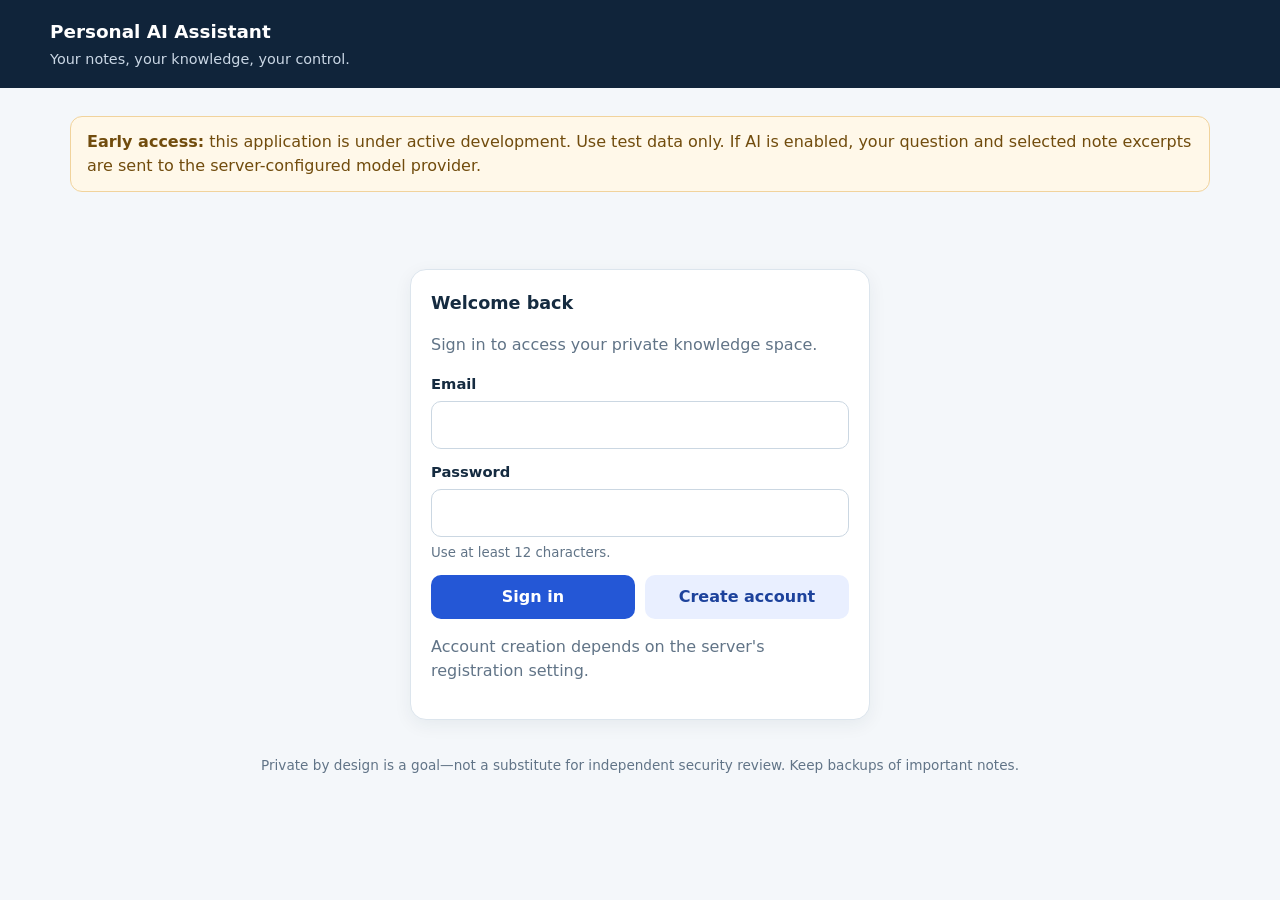
==== web/index.html @ e7e8e8bc "feat: add responsive authenticated knowledge workspace UI" ====
<!doctype html>
<html lang="en">
<head>
<meta charset="utf-8">
<meta name="viewport" content="width=device-width,initial-scale=1">
<meta name="theme-color" content="#10243a">
<title>Personal AI Assistant</title>
<style>
:root{color-scheme:light;--ink:#152b40;--muted:#617487;--line:#dce5ed;--paper:#f4f7fa;--card:#fff;--brand:#2457d6;--brand-dark:#193fa3;--good:#13795b;--bad:#a93232}
*{box-sizing:border-box}body{margin:0;background:var(--paper);color:var(--ink);font:16px/1.5 system-ui,-apple-system,BlinkMacSystemFont,"Segoe UI",sans-serif}button,input,textarea{font:inherit}button{cursor:pointer;border:0;border-radius:10px;padding:10px 15px;font-weight:650;background:var(--brand);color:white}button:hover{background:var(--brand-dark)}button:disabled{opacity:.55;cursor:not-allowed}.secondary{background:#e9efff;color:#1d429c}.danger{background:#fff0f0;color:#9e2828}.muted{color:var(--muted)}header{background:#10243a;color:white;padding:18px max(20px,calc((100vw - 1180px)/2));display:flex;align-items:center;justify-content:space-between;gap:20px}header h1{font-size:1.15rem;margin:0}header p{margin:3px 0 0;color:#cad7e5;font-size:.9rem}.shell{max-width:1180px;margin:28px auto;padding:0 20px}.notice{padding:13px 16px;border:1px solid #f1d39c;background:#fff8e9;color:#714c0d;border-radius:12px;margin-bottom:18px}.status{min-height:24px;margin:12px 0;color:var(--muted)}.status.error{color:var(--bad)}.status.success{color:var(--good)}.grid{display:grid;grid-template-columns:minmax(280px,.85fr) minmax(0,1.4fr);gap:20px;align-items:start}.card{background:var(--card);border:1px solid var(--line);border-radius:16px;padding:20px;box-shadow:0 5px 18px #142d4510}.card h2{margin:0 0 4px;font-size:1.1rem}.card-head{display:flex;align-items:center;justify-content:space-between;gap:12px;margin-bottom:16px}.field{display:grid;gap:6px;margin:12px 0}.field label{font-weight:650;font-size:.92rem}.field input,.field textarea{width:100%;padding:11px 12px;border:1px solid #cbd7e2;border-radius:10px;background:white;color:var(--ink)}.field textarea{min-height:135px;resize:vertical}.row{display:flex;gap:10px;flex-wrap:wrap}.row>*{flex:1}.hidden{display:none!important}.note-list{display:grid;gap:9px;margin-top:14px}.note-item{display:flex;align-items:center;gap:8px;border:1px solid var(--line);border-radius:11px;padding:10px;background:white}.note-select{flex:1;text-align:left;background:transparent;color:var(--ink);padding:5px}.note-select:hover{background:#f0f4ff}.note-select strong{display:block}.note-select small{display:block;color:var(--muted);font-weight:400;white-space:nowrap;overflow:hidden;text-overflow:ellipsis;max-width:260px}.chat-log{height:330px;overflow:auto;background:#f8fafc;border:1px solid var(--line);border-radius:12px;padding:12px;display:flex;flex-direction:column;gap:10px}.bubble{max-width:92%;padding:10px 13px;border-radius:12px;white-space:pre-wrap;overflow-wrap:anywhere}.bubble.assistant{background:white;border:1px solid var(--line);align-self:flex-start}.bubble.user{background:#e8efff;align-self:flex-end}.chat-form{display:flex;gap:9px;margin-top:12px}.chat-form input{flex:1;min-width:0;border:1px solid #cbd7e2;border-radius:10px;padding:11px}.source-list{font-size:.84rem;color:var(--muted);margin-top:8px}.auth{max-width:460px;margin:35px auto}.foot{margin:24px 0;text-align:center;color:var(--muted);font-size:.85rem} @media(max-width:760px){.grid{grid-template-columns:1fr}.shell{padding:0 12px;margin:16px auto}header{padding:16px 14px}.chat-log{height:280px}.card{padding:16px}}
</style>
</head>
<body>
<header><div><h1>Personal AI Assistant</h1><p>Your notes, your knowledge, your control.</p></div><div id="account" class="hidden"><span id="email" style="margin-right:12px"></span><button id="logout" class="secondary">Sign out</button></div></header>
<main class="shell">
<div class="notice"><strong>Early access:</strong> this application is under active development. Use test data only. If AI is enabled, your question and selected note excerpts are sent to the server-configured model provider.</div>
<div id="status" class="status" role="status" aria-live="polite"></div>
<section id="auth" class="card auth">
<h2 id="auth-title">Welcome back</h2><p class="muted">Sign in to access your private knowledge space.</p>
<form id="auth-form">
<div class="field"><label for="auth-email">Email</label><input id="auth-email" type="email" autocomplete="email" required maxlength="254"></div>
<div class="field"><label for="auth-password">Password</label><input id="auth-password" type="password" autocomplete="current-password" minlength="12" maxlength="256" required><small class="muted">Use at least 12 characters.</small></div>
<div class="row"><button id="auth-submit" type="submit">Sign in</button><button id="toggle-auth" class="secondary" type="button">Create account</button></div>
</form><p id="register-hint" class="muted">Account creation depends on the server's registration setting.</p>
</section>
<section id="workspace" class="grid hidden">
<div class="card">
<div class="card-head"><div><h2>Knowledge notes</h2><p class="muted" style="margin:3px 0 0">Save and search your own notes.</p></div><button id="new-note" class="secondary" type="button">New note</button></div>
<form id="note-form">
<input id="note-id" type="hidden">
<div class="field"><label for="note-title">Title</label><input id="note-title" maxlength="160" required placeholder="e.g. Project ideas"></div>
<div class="field"><label for="note-content">Content</label><textarea id="note-content" maxlength="20000" placeholder="Write something you want to remember…"></textarea></div>
<div class="row"><button type="submit">Save note</button><button id="delete-note" type="button" class="danger hidden">Delete</button></div>
</form>
<div id="notes" class="note-list" aria-label="Saved notes"></div>
</div>
<div class="card">
<div class="card-head"><div><h2>Ask your assistant</h2><p class="muted" style="margin:3px 0 0">Answers can use matching notes when AI is configured.</p></div></div>
<div id="chat-log" class="chat-log" aria-live="polite"><div class="bubble assistant">Hi! I can help with questions about your saved notes when a model provider is configured. I will not invent an answer if AI is unavailable.</div></div>
<form id="chat-form" class="chat-form"><input id="chat-message" maxlength="8000" required placeholder="Ask a question…" autocomplete="off"><button type="submit">Send</button></form>
<div id="sources" class="source-list"></div>
</div>
</section>
<p class="foot">Private by design is a goal—not a substitute for independent security review. Keep backups of important notes.</p>
</main>
<script>
const $=id=>document.getElementById(id);
let registering=false, notes=[];
function status(message,type=""){ $("status").textContent=message; $("status").className="status "+type; }
async function api(path,options={}){const response=await fetch(path,{...options,credentials:"same-origin",headers:{"Content-Type":"application/json",...(options.headers||{})}});if(response.status===204)return null;let data={};try{data=await response.json()}catch{}if(!response.ok)throw new Error(data.detail||"Request failed. Please try again.");return data;}
function showWorkspace(user){$("auth").classList.add("hidden");$("workspace").classList.remove("hidden");$("account").classList.remove("hidden");$("email").textContent=user.email;status("Signed in. Your notes are scoped to this account.","success");loadNotes();}
function showAuth(){ $("auth").classList.remove("hidden");$("workspace").classList.add("hidden");$("account").classList.add("hidden"); }
async function refreshSession(){try{const data=await api("/api/auth/me");showWorkspace(data.user);}catch{showAuth();}}
function clearEditor(){ $("note-id").value="";$("note-title").value="";$("note-content").value="";$("delete-note").classList.add("hidden");}
async function loadNotes(){try{const data=await api("/api/notes");notes=data.notes;renderNotes();}catch(e){status(e.message,"error");}}
function renderNotes(){const list=$("notes");list.replaceChildren();if(!notes.length){const p=document.createElement("p");p.className="muted";p.textContent="No notes yet. Create your first note above.";list.append(p);return;}for(const note of notes){const item=document.createElement("div");item.className="note-item";const select=document.createElement("button");select.type="button";select.className="note-select";const title=document.createElement("strong");title.textContent=note.title;const preview=document.createElement("small");preview.textContent=note.content.slice(0,90)||"Empty note";select.append(title,preview);select.addEventListener("click",()=>{ $("note-id").value=note.id;$("note-title").value=note.title;$("note-content").value=note.content;$("delete-note").classList.remove("hidden");});item.append(select);list.append(item);}}
$("toggle-auth").addEventListener("click",()=>{registering=!registering;$("auth-title").textContent=registering?"Create your account":"Welcome back";$("auth-submit").textContent=registering?"Create account":"Sign in";$("toggle-auth").textContent=registering?"I already have an account":"Create account";$("auth-password").autocomplete=registering?"new-password":"current-password";});
$("auth-form").addEventListener("submit",async e=>{e.preventDefault();const button=$("auth-submit");button.disabled=true;status("Signing in…");try{const data=await api(registering?"/api/auth/register":"/api/auth/login",{method:"POST",body:JSON.stringify({email:$("auth-email").value,password:$("auth-password").value})});$("auth-password").value="";showWorkspace(data.user);}catch(err){status(err.message,"error");}finally{button.disabled=false;}});
$("logout").addEventListener("click",async()=>{try{await api("/api/auth/logout",{method:"POST"});}catch{}notes=[];clearEditor();showAuth();status("You have signed out.");});
$("new-note").addEventListener("click",clearEditor);
$("note-form").addEventListener("submit",async e=>{e.preventDefault();const id=$("note-id").value;try{const data=await api(id?"/api/notes/"+id:"/api/notes",{method:id?"PUT":"POST",body:JSON.stringify({title:$("note-title").value,content:$("note-content").value})});if(id){notes=notes.map(n=>n.id===data.note.id?data.note:n);}else{notes.unshift(data.note);}renderNotes();clearEditor();status("Note saved.","success");}catch(err){status(err.message,"error");}});
$("delete-note").addEventListener("click",async()=>{const id=$("note-id").value;if(!id)return;if(!confirm("Delete this note permanently?"))return;try{await api("/api/notes/"+id,{method:"DELETE"});notes=notes.filter(n=>String(n.id)!==String(id));renderNotes();clearEditor();status("Note deleted.","success");}catch(err){status(err.message,"error");}});
function bubble(text,kind){const el=document.createElement("div");el.className="bubble "+kind;el.textContent=text;$("chat-log").append(el);$("chat-log").scrollTop=$("chat-log").scrollHeight;}
$("chat-form").addEventListener("submit",async e=>{e.preventDefault();const input=$("chat-message"),message=input.value.trim();if(!message)return;input.value="";bubble(message,"user");const button=$("chat-form").querySelector("button");button.disabled=true;$("sources").textContent="";try{const data=await api("/api/chat",{method:"POST",body:JSON.stringify({message})});bubble(data.answer,"assistant");if(data.sources&&data.sources.length)$("sources").textContent="Reference notes: "+data.sources.map(s=>s.title+" (note "+s.id+")").join(", ");}catch(err){bubble(err.message,"assistant");}finally{button.disabled=false;input.focus();}});
refreshSession();
</script>
</body></html>
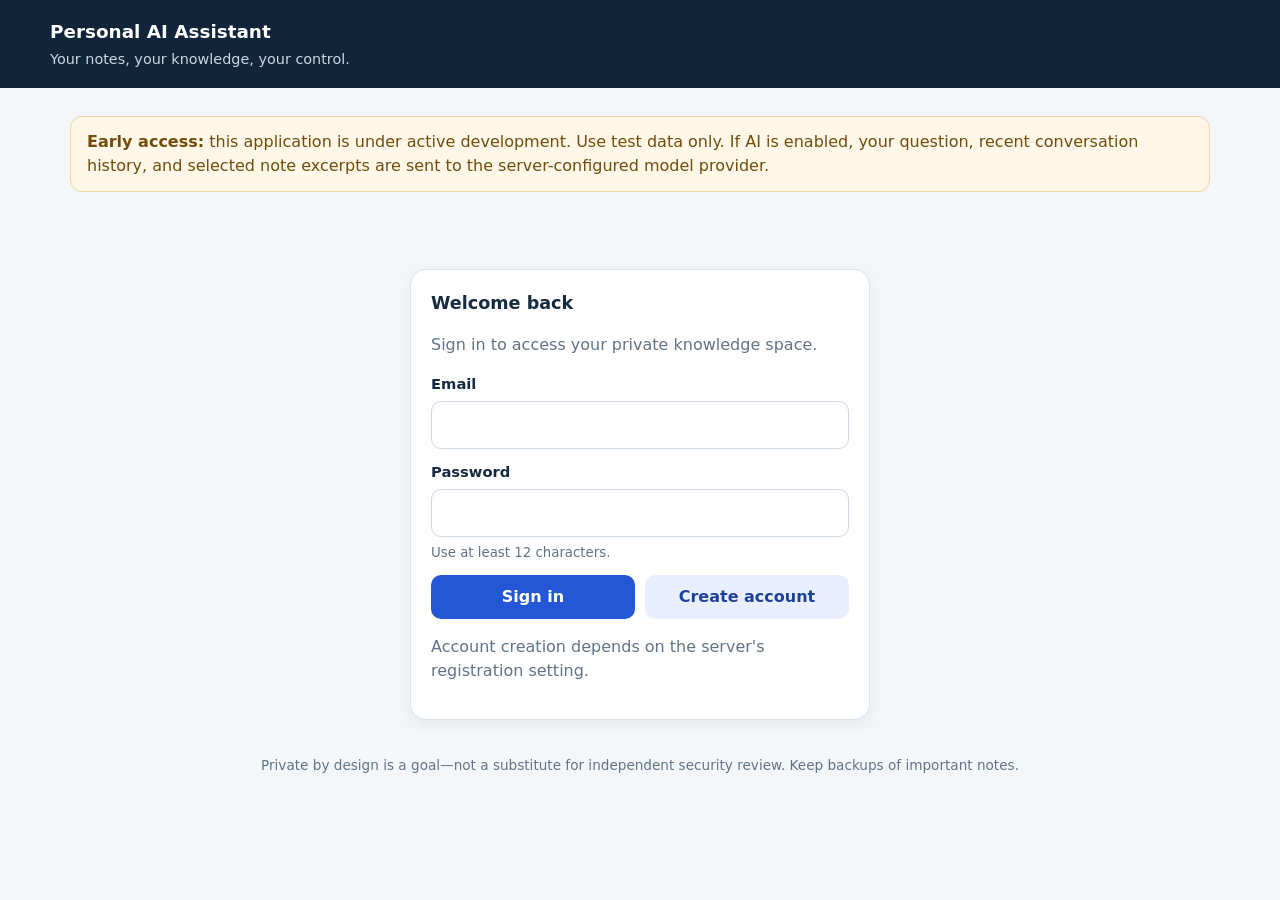
==== commit a876afad: "privacy: disclose conversation history sent to configured AI provider" ====
--- a/web/index.html
+++ b/web/index.html
@@ -11,9 +11,9 @@
 </style>
 </head>
 <body>
-<header><div><h1>Personal AI Assistant</h1><p>Your notes, your knowledge, your control.</p></div><div id="account" class="hidden"><span id="email" style="margin-right:12px"></span><button id="logout" class="secondary">Sign out</button></div></header>
+<header><div><h1>Personal AI Assistant</h1><p>Your notes, your knowledge, your control.</p></div><div id="account" class="hidden"><span id="email" style="margin-right:12px"></span><button id="export-data" class="secondary">Export data</button> <button id="delete-account" class="danger">Delete account</button> <button id="logout" class="secondary">Sign out</button></div></header>
 <main class="shell">
-<div class="notice"><strong>Early access:</strong> this application is under active development. Use test data only. If AI is enabled, your question and selected note excerpts are sent to the server-configured model provider.</div>
+<div class="notice"><strong>Early access:</strong> this application is under active development. Use test data only. If AI is enabled, your question, recent conversation history, and selected note excerpts are sent to the server-configured model provider.</div>
 <div id="status" class="status" role="status" aria-live="polite"></div>
 <section id="auth" class="card auth">
 <h2 id="auth-title">Welcome back</h2><p class="muted">Sign in to access your private knowledge space.</p>
@@ -32,10 +32,12 @@
 <div class="field"><label for="note-content">Content</label><textarea id="note-content" maxlength="20000" placeholder="Write something you want to remember…"></textarea></div>
 <div class="row"><button type="submit">Save note</button><button id="delete-note" type="button" class="danger hidden">Delete</button></div>
 </form>
+<div class="field"><label for="note-search">Search saved notes</label><input id="note-search" type="search" maxlength="120" placeholder="Find a title or keyword…"></div>
 <div id="notes" class="note-list" aria-label="Saved notes"></div>
 </div>
 <div class="card">
-<div class="card-head"><div><h2>Ask your assistant</h2><p class="muted" style="margin:3px 0 0">Answers can use matching notes when AI is configured.</p></div></div>
+<div class="card-head"><div><h2>Ask your assistant</h2><p class="muted" style="margin:3px 0 0">Answers can use matching notes when AI is configured.</p></div><button id="new-chat" class="secondary" type="button">New chat</button></div>
+<div id="conversation-list" class="note-list" aria-label="Recent conversations"></div>
 <div id="chat-log" class="chat-log" aria-live="polite"><div class="bubble assistant">Hi! I can help with questions about your saved notes when a model provider is configured. I will not invent an answer if AI is unavailable.</div></div>
 <form id="chat-form" class="chat-form"><input id="chat-message" maxlength="8000" required placeholder="Ask a question…" autocomplete="off"><button type="submit">Send</button></form>
 <div id="sources" class="source-list"></div>
@@ -45,23 +47,29 @@
 </main>
 <script>
 const $=id=>document.getElementById(id);
-let registering=false, notes=[];
+let registering=false, notes=[], currentConversationId=null;
 function status(message,type=""){ $("status").textContent=message; $("status").className="status "+type; }
 async function api(path,options={}){const response=await fetch(path,{...options,credentials:"same-origin",headers:{"Content-Type":"application/json",...(options.headers||{})}});if(response.status===204)return null;let data={};try{data=await response.json()}catch{}if(!response.ok)throw new Error(data.detail||"Request failed. Please try again.");return data;}
-function showWorkspace(user){$("auth").classList.add("hidden");$("workspace").classList.remove("hidden");$("account").classList.remove("hidden");$("email").textContent=user.email;status("Signed in. Your notes are scoped to this account.","success");loadNotes();}
-function showAuth(){ $("auth").classList.remove("hidden");$("workspace").classList.add("hidden");$("account").classList.add("hidden"); }
+function showWorkspace(user){$("auth").classList.add("hidden");$("workspace").classList.remove("hidden");$("account").classList.remove("hidden");$("email").textContent=user.email;status("Signed in. Your notes and conversations are scoped to this account.","success");loadNotes();loadConversations();}
+function showAuth(){ currentConversationId=null;$("auth").classList.remove("hidden");$("workspace").classList.add("hidden");$("account").classList.add("hidden");if($("conversation-list"))$("conversation-list").replaceChildren();if($("chat-log")){$("chat-log").replaceChildren();bubble("Hi! I can help with questions about your saved notes when a model provider is configured. I will not invent an answer if AI is unavailable.","assistant");} }
 async function refreshSession(){try{const data=await api("/api/auth/me");showWorkspace(data.user);}catch{showAuth();}}
+async function loadConversations(){try{const data=await api("/api/conversations");const list=$("conversation-list");list.replaceChildren();if(!data.conversations.length){const p=document.createElement("p");p.className="muted";p.textContent="No saved conversations yet.";list.append(p);return;}for(const conversation of data.conversations){const item=document.createElement("div");item.className="note-item";const button=document.createElement("button");button.type="button";button.className="note-select";const title=document.createElement("strong");title.textContent=conversation.title;const date=document.createElement("small");date.textContent=new Date(conversation.updated_at).toLocaleString();button.append(title,date);button.addEventListener("click",()=>openConversation(conversation.id));item.append(button);list.append(item);}}catch(e){status(e.message,"error");}}
+async function openConversation(id){try{const data=await api("/api/conversations/"+id);currentConversationId=data.conversation.id;$("chat-log").replaceChildren();for(const message of data.messages){bubble(message.content,message.role==="user"?"user":"assistant");if(message.role==="assistant"&&message.sources&&message.sources.length)$("sources").textContent="Reference notes: "+message.sources.map(s=>s.title+" (note "+s.id+")").join(", ");}status("Conversation loaded.","success");}catch(e){status(e.message,"error");}}
 function clearEditor(){ $("note-id").value="";$("note-title").value="";$("note-content").value="";$("delete-note").classList.add("hidden");}
 async function loadNotes(){try{const data=await api("/api/notes");notes=data.notes;renderNotes();}catch(e){status(e.message,"error");}}
-function renderNotes(){const list=$("notes");list.replaceChildren();if(!notes.length){const p=document.createElement("p");p.className="muted";p.textContent="No notes yet. Create your first note above.";list.append(p);return;}for(const note of notes){const item=document.createElement("div");item.className="note-item";const select=document.createElement("button");select.type="button";select.className="note-select";const title=document.createElement("strong");title.textContent=note.title;const preview=document.createElement("small");preview.textContent=note.content.slice(0,90)||"Empty note";select.append(title,preview);select.addEventListener("click",()=>{ $("note-id").value=note.id;$("note-title").value=note.title;$("note-content").value=note.content;$("delete-note").classList.remove("hidden");});item.append(select);list.append(item);}}
+function renderNotes(){const list=$("notes");list.replaceChildren();const query=$("note-search").value.trim().toLowerCase();const visible=notes.filter(note=>!query||(note.title+" "+note.content).toLowerCase().includes(query));if(!visible.length){const p=document.createElement("p");p.className="muted";p.textContent=notes.length?"No notes match that search.":"No notes yet. Create your first note above.";list.append(p);return;}for(const note of visible){const item=document.createElement("div");item.className="note-item";const select=document.createElement("button");select.type="button";select.className="note-select";const title=document.createElement("strong");title.textContent=note.title;const preview=document.createElement("small");preview.textContent=note.content.slice(0,90)||"Empty note";select.append(title,preview);select.addEventListener("click",()=>{ $("note-id").value=note.id;$("note-title").value=note.title;$("note-content").value=note.content;$("delete-note").classList.remove("hidden");});item.append(select);list.append(item);}}
 $("toggle-auth").addEventListener("click",()=>{registering=!registering;$("auth-title").textContent=registering?"Create your account":"Welcome back";$("auth-submit").textContent=registering?"Create account":"Sign in";$("toggle-auth").textContent=registering?"I already have an account":"Create account";$("auth-password").autocomplete=registering?"new-password":"current-password";});
 $("auth-form").addEventListener("submit",async e=>{e.preventDefault();const button=$("auth-submit");button.disabled=true;status("Signing in…");try{const data=await api(registering?"/api/auth/register":"/api/auth/login",{method:"POST",body:JSON.stringify({email:$("auth-email").value,password:$("auth-password").value})});$("auth-password").value="";showWorkspace(data.user);}catch(err){status(err.message,"error");}finally{button.disabled=false;}});
+$("export-data").addEventListener("click",async()=>{try{const response=await fetch("/api/account/export",{credentials:"same-origin"});if(!response.ok){const data=await response.json().catch(()=>({}));throw new Error(data.detail||"Export failed.");}const blob=await response.blob();const url=URL.createObjectURL(blob);const link=document.createElement("a");link.href=url;link.download="personal-ai-assistant-export.json";document.body.append(link);link.click();link.remove();URL.revokeObjectURL(url);status("Your data export has been prepared.","success");}catch(err){status(err.message,"error");}});
+$("delete-account").addEventListener("click",async()=>{if(!confirm("Permanently delete this account and all saved notes? This cannot be undone."))return;const password=prompt("Confirm your password to permanently delete this account:");if(password===null)return;try{await api("/api/account",{method:"DELETE",body:JSON.stringify({password})});notes=[];clearEditor();showAuth();status("Account and saved notes deleted.","success");}catch(err){status(err.message,"error");}});
 $("logout").addEventListener("click",async()=>{try{await api("/api/auth/logout",{method:"POST"});}catch{}notes=[];clearEditor();showAuth();status("You have signed out.");});
 $("new-note").addEventListener("click",clearEditor);
+$("note-search").addEventListener("input",renderNotes);
 $("note-form").addEventListener("submit",async e=>{e.preventDefault();const id=$("note-id").value;try{const data=await api(id?"/api/notes/"+id:"/api/notes",{method:id?"PUT":"POST",body:JSON.stringify({title:$("note-title").value,content:$("note-content").value})});if(id){notes=notes.map(n=>n.id===data.note.id?data.note:n);}else{notes.unshift(data.note);}renderNotes();clearEditor();status("Note saved.","success");}catch(err){status(err.message,"error");}});
 $("delete-note").addEventListener("click",async()=>{const id=$("note-id").value;if(!id)return;if(!confirm("Delete this note permanently?"))return;try{await api("/api/notes/"+id,{method:"DELETE"});notes=notes.filter(n=>String(n.id)!==String(id));renderNotes();clearEditor();status("Note deleted.","success");}catch(err){status(err.message,"error");}});
 function bubble(text,kind){const el=document.createElement("div");el.className="bubble "+kind;el.textContent=text;$("chat-log").append(el);$("chat-log").scrollTop=$("chat-log").scrollHeight;}
-$("chat-form").addEventListener("submit",async e=>{e.preventDefault();const input=$("chat-message"),message=input.value.trim();if(!message)return;input.value="";bubble(message,"user");const button=$("chat-form").querySelector("button");button.disabled=true;$("sources").textContent="";try{const data=await api("/api/chat",{method:"POST",body:JSON.stringify({message})});bubble(data.answer,"assistant");if(data.sources&&data.sources.length)$("sources").textContent="Reference notes: "+data.sources.map(s=>s.title+" (note "+s.id+")").join(", ");}catch(err){bubble(err.message,"assistant");}finally{button.disabled=false;input.focus();}});
+$("new-chat").addEventListener("click",()=>{currentConversationId=null;$("chat-log").replaceChildren();bubble("New conversation started. Ask a question about your notes or anything else the configured model can help with.","assistant");$("sources").textContent="";status("New conversation ready.");});
+$("chat-form").addEventListener("submit",async e=>{e.preventDefault();const input=$("chat-message"),message=input.value.trim();if(!message)return;input.value="";bubble(message,"user");const button=$("chat-form").querySelector("button");button.disabled=true;$("sources").textContent="";try{const data=await api("/api/chat",{method:"POST",body:JSON.stringify({message,conversation_id:currentConversationId})});currentConversationId=data.conversation_id;bubble(data.answer,"assistant");if(data.sources&&data.sources.length)$("sources").textContent="Reference notes: "+data.sources.map(s=>s.title+" (note "+s.id+")").join(", ");await loadConversations();}catch(err){bubble(err.message,"assistant");}finally{button.disabled=false;input.focus();}});
 refreshSession();
 </script>
 </body></html>
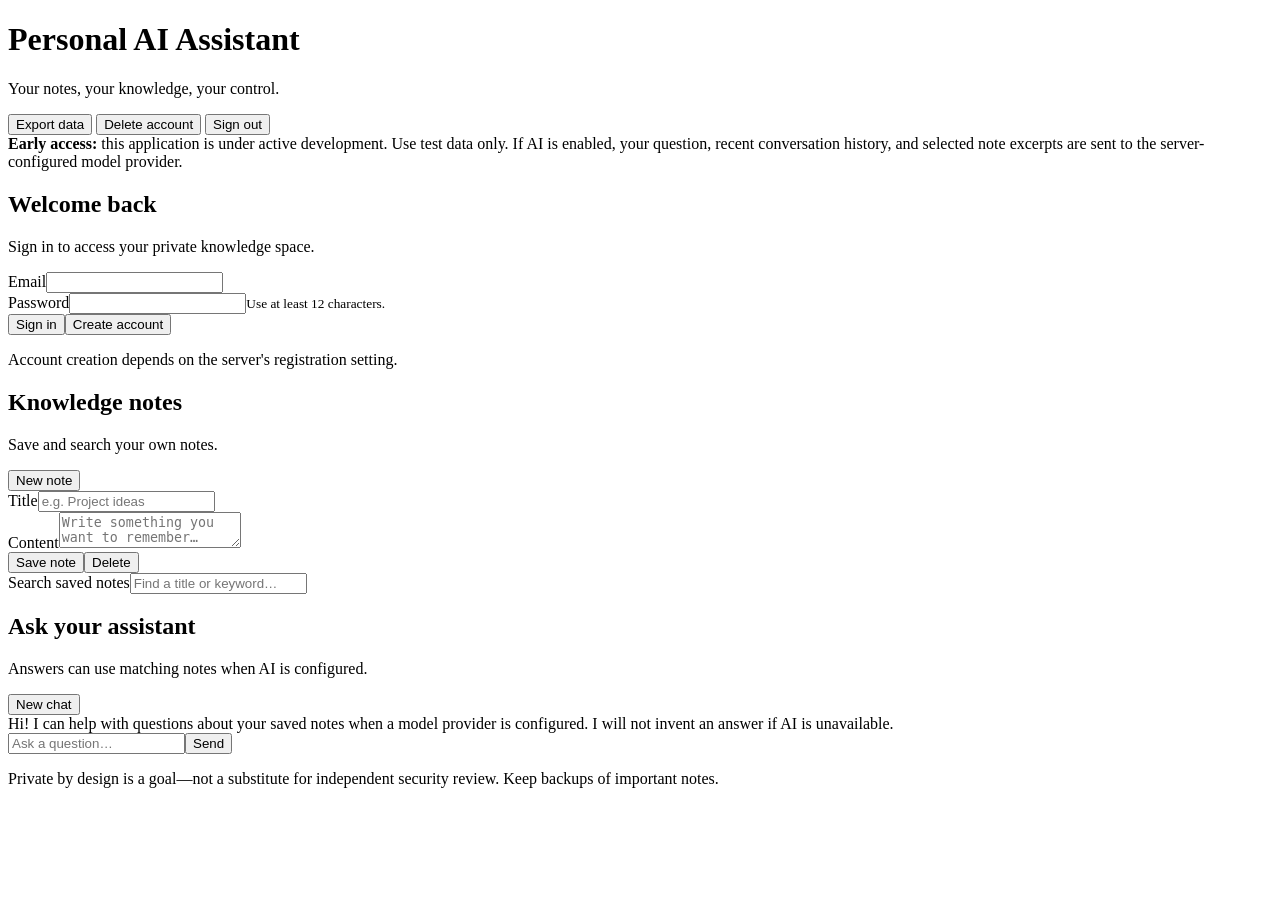
==== commit ed0af16c: "security: remove inline CSS and JavaScript from the workspace page" ====
--- a/web/index.html
+++ b/web/index.html
@@ -5,13 +5,10 @@
 <meta name="viewport" content="width=device-width,initial-scale=1">
 <meta name="theme-color" content="#10243a">
 <title>Personal AI Assistant</title>
-<style>
-:root{color-scheme:light;--ink:#152b40;--muted:#617487;--line:#dce5ed;--paper:#f4f7fa;--card:#fff;--brand:#2457d6;--brand-dark:#193fa3;--good:#13795b;--bad:#a93232}
-*{box-sizing:border-box}body{margin:0;background:var(--paper);color:var(--ink);font:16px/1.5 system-ui,-apple-system,BlinkMacSystemFont,"Segoe UI",sans-serif}button,input,textarea{font:inherit}button{cursor:pointer;border:0;border-radius:10px;padding:10px 15px;font-weight:650;background:var(--brand);color:white}button:hover{background:var(--brand-dark)}button:disabled{opacity:.55;cursor:not-allowed}.secondary{background:#e9efff;color:#1d429c}.danger{background:#fff0f0;color:#9e2828}.muted{color:var(--muted)}header{background:#10243a;color:white;padding:18px max(20px,calc((100vw - 1180px)/2));display:flex;align-items:center;justify-content:space-between;gap:20px}header h1{font-size:1.15rem;margin:0}header p{margin:3px 0 0;color:#cad7e5;font-size:.9rem}.shell{max-width:1180px;margin:28px auto;padding:0 20px}.notice{padding:13px 16px;border:1px solid #f1d39c;background:#fff8e9;color:#714c0d;border-radius:12px;margin-bottom:18px}.status{min-height:24px;margin:12px 0;color:var(--muted)}.status.error{color:var(--bad)}.status.success{color:var(--good)}.grid{display:grid;grid-template-columns:minmax(280px,.85fr) minmax(0,1.4fr);gap:20px;align-items:start}.card{background:var(--card);border:1px solid var(--line);border-radius:16px;padding:20px;box-shadow:0 5px 18px #142d4510}.card h2{margin:0 0 4px;font-size:1.1rem}.card-head{display:flex;align-items:center;justify-content:space-between;gap:12px;margin-bottom:16px}.field{display:grid;gap:6px;margin:12px 0}.field label{font-weight:650;font-size:.92rem}.field input,.field textarea{width:100%;padding:11px 12px;border:1px solid #cbd7e2;border-radius:10px;background:white;color:var(--ink)}.field textarea{min-height:135px;resize:vertical}.row{display:flex;gap:10px;flex-wrap:wrap}.row>*{flex:1}.hidden{display:none!important}.note-list{display:grid;gap:9px;margin-top:14px}.note-item{display:flex;align-items:center;gap:8px;border:1px solid var(--line);border-radius:11px;padding:10px;background:white}.note-select{flex:1;text-align:left;background:transparent;color:var(--ink);padding:5px}.note-select:hover{background:#f0f4ff}.note-select strong{display:block}.note-select small{display:block;color:var(--muted);font-weight:400;white-space:nowrap;overflow:hidden;text-overflow:ellipsis;max-width:260px}.chat-log{height:330px;overflow:auto;background:#f8fafc;border:1px solid var(--line);border-radius:12px;padding:12px;display:flex;flex-direction:column;gap:10px}.bubble{max-width:92%;padding:10px 13px;border-radius:12px;white-space:pre-wrap;overflow-wrap:anywhere}.bubble.assistant{background:white;border:1px solid var(--line);align-self:flex-start}.bubble.user{background:#e8efff;align-self:flex-end}.chat-form{display:flex;gap:9px;margin-top:12px}.chat-form input{flex:1;min-width:0;border:1px solid #cbd7e2;border-radius:10px;padding:11px}.source-list{font-size:.84rem;color:var(--muted);margin-top:8px}.auth{max-width:460px;margin:35px auto}.foot{margin:24px 0;text-align:center;color:var(--muted);font-size:.85rem} @media(max-width:760px){.grid{grid-template-columns:1fr}.shell{padding:0 12px;margin:16px auto}header{padding:16px 14px}.chat-log{height:280px}.card{padding:16px}}
-</style>
+<link rel="stylesheet" href="/assets/styles.css">
 </head>
 <body>
-<header><div><h1>Personal AI Assistant</h1><p>Your notes, your knowledge, your control.</p></div><div id="account" class="hidden"><span id="email" style="margin-right:12px"></span><button id="export-data" class="secondary">Export data</button> <button id="delete-account" class="danger">Delete account</button> <button id="logout" class="secondary">Sign out</button></div></header>
+<header><div><h1>Personal AI Assistant</h1><p>Your notes, your knowledge, your control.</p></div><div id="account" class="hidden"><span id="email" class="header-email"></span><button id="export-data" class="secondary">Export data</button> <button id="delete-account" class="danger">Delete account</button> <button id="logout" class="secondary">Sign out</button></div></header>
 <main class="shell">
 <div class="notice"><strong>Early access:</strong> this application is under active development. Use test data only. If AI is enabled, your question, recent conversation history, and selected note excerpts are sent to the server-configured model provider.</div>
 <div id="status" class="status" role="status" aria-live="polite"></div>
@@ -25,7 +22,7 @@
 </section>
 <section id="workspace" class="grid hidden">
 <div class="card">
-<div class="card-head"><div><h2>Knowledge notes</h2><p class="muted" style="margin:3px 0 0">Save and search your own notes.</p></div><button id="new-note" class="secondary" type="button">New note</button></div>
+<div class="card-head"><div><h2>Knowledge notes</h2><p class="muted subtitle">Save and search your own notes.</p></div><button id="new-note" class="secondary" type="button">New note</button></div>
 <form id="note-form">
 <input id="note-id" type="hidden">
 <div class="field"><label for="note-title">Title</label><input id="note-title" maxlength="160" required placeholder="e.g. Project ideas"></div>
@@ -36,40 +33,15 @@
 <div id="notes" class="note-list" aria-label="Saved notes"></div>
 </div>
 <div class="card">
-<div class="card-head"><div><h2>Ask your assistant</h2><p class="muted" style="margin:3px 0 0">Answers can use matching notes when AI is configured.</p></div><button id="new-chat" class="secondary" type="button">New chat</button></div>
+<div class="card-head"><div><h2>Ask your assistant</h2><p class="muted subtitle">Answers can use matching notes when AI is configured.</p></div><button id="new-chat" class="secondary" type="button">New chat</button></div>
 <div id="conversation-list" class="note-list" aria-label="Recent conversations"></div>
 <div id="chat-log" class="chat-log" aria-live="polite"><div class="bubble assistant">Hi! I can help with questions about your saved notes when a model provider is configured. I will not invent an answer if AI is unavailable.</div></div>
 <form id="chat-form" class="chat-form"><input id="chat-message" maxlength="8000" required placeholder="Ask a question…" autocomplete="off"><button type="submit">Send</button></form>
 <div id="sources" class="source-list"></div>
 </div>
 </section>
+<dialog id="delete-dialog"><form id="delete-form"><h2>Delete account permanently</h2><p>This deletes your account, notes, and saved conversations. This cannot be undone.</p><div class="field"><label for="delete-password">Confirm your password</label><input id="delete-password" type="password" minlength="12" maxlength="256" autocomplete="current-password" required></div><div class="row"><button id="cancel-delete" type="button" class="secondary">Cancel</button><button id="confirm-delete" type="submit" class="danger">Delete permanently</button></div></form></dialog>
 <p class="foot">Private by design is a goal—not a substitute for independent security review. Keep backups of important notes.</p>
 </main>
-<script>
-const $=id=>document.getElementById(id);
-let registering=false, notes=[], currentConversationId=null;
-function status(message,type=""){ $("status").textContent=message; $("status").className="status "+type; }
-async function api(path,options={}){const response=await fetch(path,{...options,credentials:"same-origin",headers:{"Content-Type":"application/json",...(options.headers||{})}});if(response.status===204)return null;let data={};try{data=await response.json()}catch{}if(!response.ok)throw new Error(data.detail||"Request failed. Please try again.");return data;}
-function showWorkspace(user){$("auth").classList.add("hidden");$("workspace").classList.remove("hidden");$("account").classList.remove("hidden");$("email").textContent=user.email;status("Signed in. Your notes and conversations are scoped to this account.","success");loadNotes();loadConversations();}
-function showAuth(){ currentConversationId=null;$("auth").classList.remove("hidden");$("workspace").classList.add("hidden");$("account").classList.add("hidden");if($("conversation-list"))$("conversation-list").replaceChildren();if($("chat-log")){$("chat-log").replaceChildren();bubble("Hi! I can help with questions about your saved notes when a model provider is configured. I will not invent an answer if AI is unavailable.","assistant");} }
-async function refreshSession(){try{const data=await api("/api/auth/me");showWorkspace(data.user);}catch{showAuth();}}
-async function loadConversations(){try{const data=await api("/api/conversations");const list=$("conversation-list");list.replaceChildren();if(!data.conversations.length){const p=document.createElement("p");p.className="muted";p.textContent="No saved conversations yet.";list.append(p);return;}for(const conversation of data.conversations){const item=document.createElement("div");item.className="note-item";const button=document.createElement("button");button.type="button";button.className="note-select";const title=document.createElement("strong");title.textContent=conversation.title;const date=document.createElement("small");date.textContent=new Date(conversation.updated_at).toLocaleString();button.append(title,date);button.addEventListener("click",()=>openConversation(conversation.id));item.append(button);list.append(item);}}catch(e){status(e.message,"error");}}
-async function openConversation(id){try{const data=await api("/api/conversations/"+id);currentConversationId=data.conversation.id;$("chat-log").replaceChildren();for(const message of data.messages){bubble(message.content,message.role==="user"?"user":"assistant");if(message.role==="assistant"&&message.sources&&message.sources.length)$("sources").textContent="Reference notes: "+message.sources.map(s=>s.title+" (note "+s.id+")").join(", ");}status("Conversation loaded.","success");}catch(e){status(e.message,"error");}}
-function clearEditor(){ $("note-id").value="";$("note-title").value="";$("note-content").value="";$("delete-note").classList.add("hidden");}
-async function loadNotes(){try{const data=await api("/api/notes");notes=data.notes;renderNotes();}catch(e){status(e.message,"error");}}
-function renderNotes(){const list=$("notes");list.replaceChildren();const query=$("note-search").value.trim().toLowerCase();const visible=notes.filter(note=>!query||(note.title+" "+note.content).toLowerCase().includes(query));if(!visible.length){const p=document.createElement("p");p.className="muted";p.textContent=notes.length?"No notes match that search.":"No notes yet. Create your first note above.";list.append(p);return;}for(const note of visible){const item=document.createElement("div");item.className="note-item";const select=document.createElement("button");select.type="button";select.className="note-select";const title=document.createElement("strong");title.textContent=note.title;const preview=document.createElement("small");preview.textContent=note.content.slice(0,90)||"Empty note";select.append(title,preview);select.addEventListener("click",()=>{ $("note-id").value=note.id;$("note-title").value=note.title;$("note-content").value=note.content;$("delete-note").classList.remove("hidden");});item.append(select);list.append(item);}}
-$("toggle-auth").addEventListener("click",()=>{registering=!registering;$("auth-title").textContent=registering?"Create your account":"Welcome back";$("auth-submit").textContent=registering?"Create account":"Sign in";$("toggle-auth").textContent=registering?"I already have an account":"Create account";$("auth-password").autocomplete=registering?"new-password":"current-password";});
-$("auth-form").addEventListener("submit",async e=>{e.preventDefault();const button=$("auth-submit");button.disabled=true;status("Signing in…");try{const data=await api(registering?"/api/auth/register":"/api/auth/login",{method:"POST",body:JSON.stringify({email:$("auth-email").value,password:$("auth-password").value})});$("auth-password").value="";showWorkspace(data.user);}catch(err){status(err.message,"error");}finally{button.disabled=false;}});
-$("export-data").addEventListener("click",async()=>{try{const response=await fetch("/api/account/export",{credentials:"same-origin"});if(!response.ok){const data=await response.json().catch(()=>({}));throw new Error(data.detail||"Export failed.");}const blob=await response.blob();const url=URL.createObjectURL(blob);const link=document.createElement("a");link.href=url;link.download="personal-ai-assistant-export.json";document.body.append(link);link.click();link.remove();URL.revokeObjectURL(url);status("Your data export has been prepared.","success");}catch(err){status(err.message,"error");}});
-$("delete-account").addEventListener("click",async()=>{if(!confirm("Permanently delete this account and all saved notes? This cannot be undone."))return;const password=prompt("Confirm your password to permanently delete this account:");if(password===null)return;try{await api("/api/account",{method:"DELETE",body:JSON.stringify({password})});notes=[];clearEditor();showAuth();status("Account and saved notes deleted.","success");}catch(err){status(err.message,"error");}});
-$("logout").addEventListener("click",async()=>{try{await api("/api/auth/logout",{method:"POST"});}catch{}notes=[];clearEditor();showAuth();status("You have signed out.");});
-$("new-note").addEventListener("click",clearEditor);
-$("note-search").addEventListener("input",renderNotes);
-$("note-form").addEventListener("submit",async e=>{e.preventDefault();const id=$("note-id").value;try{const data=await api(id?"/api/notes/"+id:"/api/notes",{method:id?"PUT":"POST",body:JSON.stringify({title:$("note-title").value,content:$("note-content").value})});if(id){notes=notes.map(n=>n.id===data.note.id?data.note:n);}else{notes.unshift(data.note);}renderNotes();clearEditor();status("Note saved.","success");}catch(err){status(err.message,"error");}});
-$("delete-note").addEventListener("click",async()=>{const id=$("note-id").value;if(!id)return;if(!confirm("Delete this note permanently?"))return;try{await api("/api/notes/"+id,{method:"DELETE"});notes=notes.filter(n=>String(n.id)!==String(id));renderNotes();clearEditor();status("Note deleted.","success");}catch(err){status(err.message,"error");}});
-function bubble(text,kind){const el=document.createElement("div");el.className="bubble "+kind;el.textContent=text;$("chat-log").append(el);$("chat-log").scrollTop=$("chat-log").scrollHeight;}
-$("new-chat").addEventListener("click",()=>{currentConversationId=null;$("chat-log").replaceChildren();bubble("New conversation started. Ask a question about your notes or anything else the configured model can help with.","assistant");$("sources").textContent="";status("New conversation ready.");});
-$("chat-form").addEventListener("submit",async e=>{e.preventDefault();const input=$("chat-message"),message=input.value.trim();if(!message)return;input.value="";bubble(message,"user");const button=$("chat-form").querySelector("button");button.disabled=true;$("sources").textContent="";try{const data=await api("/api/chat",{method:"POST",body:JSON.stringify({message,conversation_id:currentConversationId})});currentConversationId=data.conversation_id;bubble(data.answer,"assistant");if(data.sources&&data.sources.length)$("sources").textContent="Reference notes: "+data.sources.map(s=>s.title+" (note "+s.id+")").join(", ");await loadConversations();}catch(err){bubble(err.message,"assistant");}finally{button.disabled=false;input.focus();}});
-refreshSession();
-</script>
+<script src="/assets/app.js" defer></script>
 </body></html>
